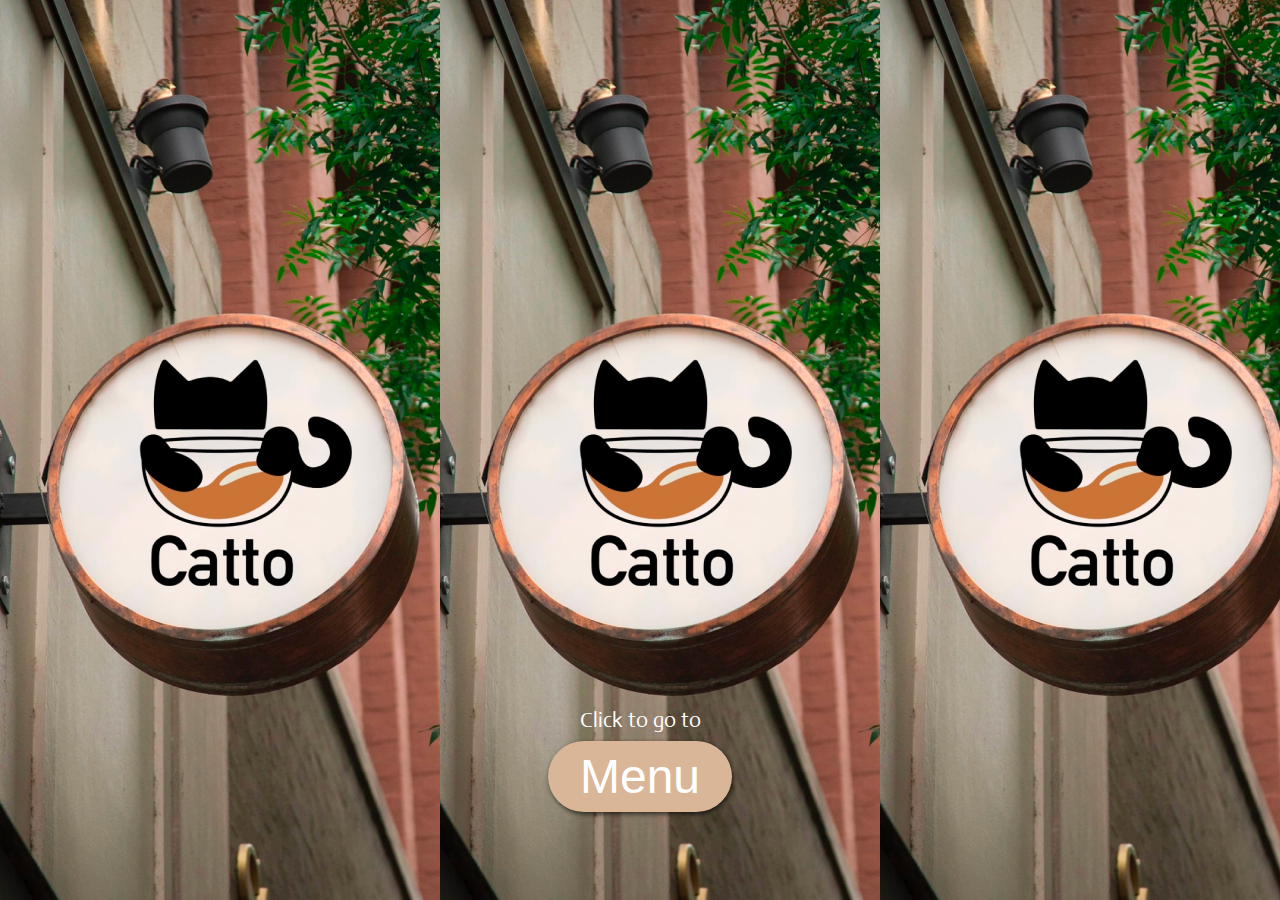
==== index.html @ 73445904 "project initialization" ====
<!DOCTYPE html>
<html lang="en">
  <head>
    <meta charset="UTF-8" />
    <meta name="viewport" content="width=device-width, initial-scale=1.0" />
    <link rel="preconnect" href="https://fonts.googleapis.com" />
    <link rel="preconnect" href="https://fonts.gstatic.com" crossorigin />
    <link
      href="https://fonts.googleapis.com/css2?family=Actor&family=Oswald:wght@200..700&family=Pacifico&display=swap"
      rel="stylesheet" />
    <link rel="stylesheet" href="style.css" />
    <title>Catto Cafe</title>
  </head>
  <body>
    <div class="landing-page">
      <h1>Click to go to</h1>
      <button class="normal-btn"><a href="loginPage.html">Menu</a></button>
    </div>
  </body>
</html>
---- style.css ----
* {
  margin: 0;
  padding: 0;
}

a {
  text-decoration: none;
  color: #fff;
}

body {
  font-family: "Actor", sans-serif;
}

.landing-page {
  background-image: url(images/main-bg.png);
  height: 100vh;
  color: #fff;
  display: flex;
  flex-direction: column;
  align-items: center;
  justify-content: flex-end;
}

.landing-page h1 {
  font-size: 1.3rem;
  font-weight: 400;
  margin-bottom: 0.5rem;
}

.normal-btn {
  font-size: 3rem;
  background-color: #d9b698;
  border-radius: 3rem;
  padding: 0.5rem 2rem;
  border: none;
  color: #fff;
  box-shadow: 1px 2px 5px 0px #000000a9;
  margin-bottom: 5.5rem;
}
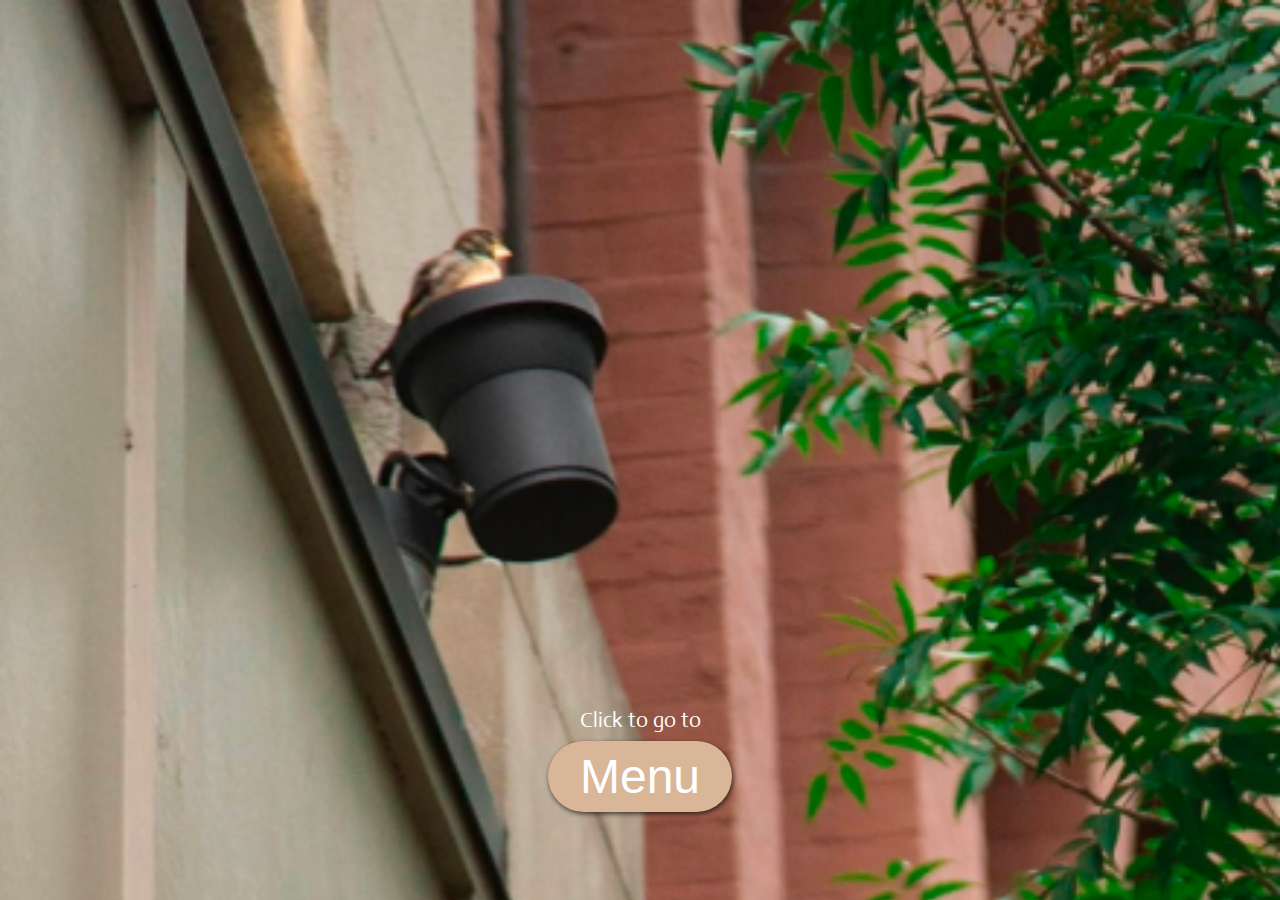
==== commit f6b98e64: "fixes" ====
--- a/index.html
+++ b/index.html
@@ -16,5 +16,6 @@
       <h1>Click to go to</h1>
       <button class="normal-btn"><a href="loginPage.html">Menu</a></button>
     </div>
+    <script src="index.js"></script>
   </body>
 </html>
--- a/style.css
+++ b/style.css
@@ -10,10 +10,12 @@
 
 body {
   font-family: "Actor", sans-serif;
+  background-color: #e7e1d5;
 }
 
 .landing-page {
   background-image: url(images/main-bg.png);
+  background-size: cover;
   height: 100vh;
   color: #fff;
   display: flex;
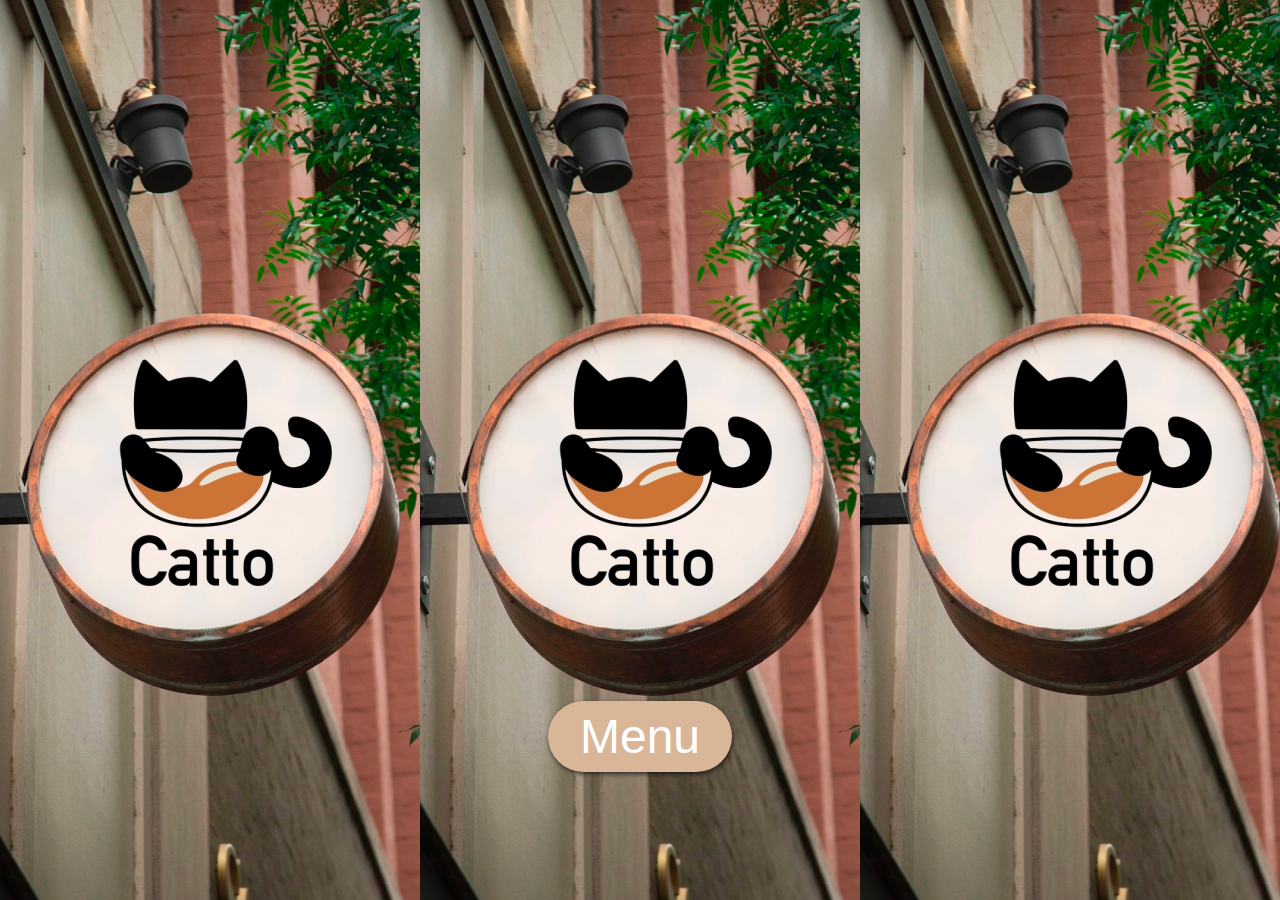
==== commit 52fa2e25: "layout fixes" ====
--- a/index.html
+++ b/index.html
@@ -13,7 +13,6 @@
   </head>
   <body>
     <div class="landing-page">
-      <h1>Click to go to</h1>
       <button class="normal-btn"><a href="loginPage.html">Menu</a></button>
     </div>
     <script src="index.js"></script>
--- a/style.css
+++ b/style.css
@@ -15,19 +15,11 @@
 
 .landing-page {
   background-image: url(images/main-bg.png);
-  background-size: cover;
+  background-position: top;
   height: 100vh;
-  color: #fff;
   display: flex;
-  flex-direction: column;
-  align-items: center;
-  justify-content: flex-end;
-}
-
-.landing-page h1 {
-  font-size: 1.3rem;
-  font-weight: 400;
-  margin-bottom: 0.5rem;
+  align-items: flex-end;
+  justify-content: center;
 }
 
 .normal-btn {
@@ -38,5 +30,5 @@
   border: none;
   color: #fff;
   box-shadow: 1px 2px 5px 0px #000000a9;
-  margin-bottom: 5.5rem;
+  margin-bottom: 8rem;
 }
